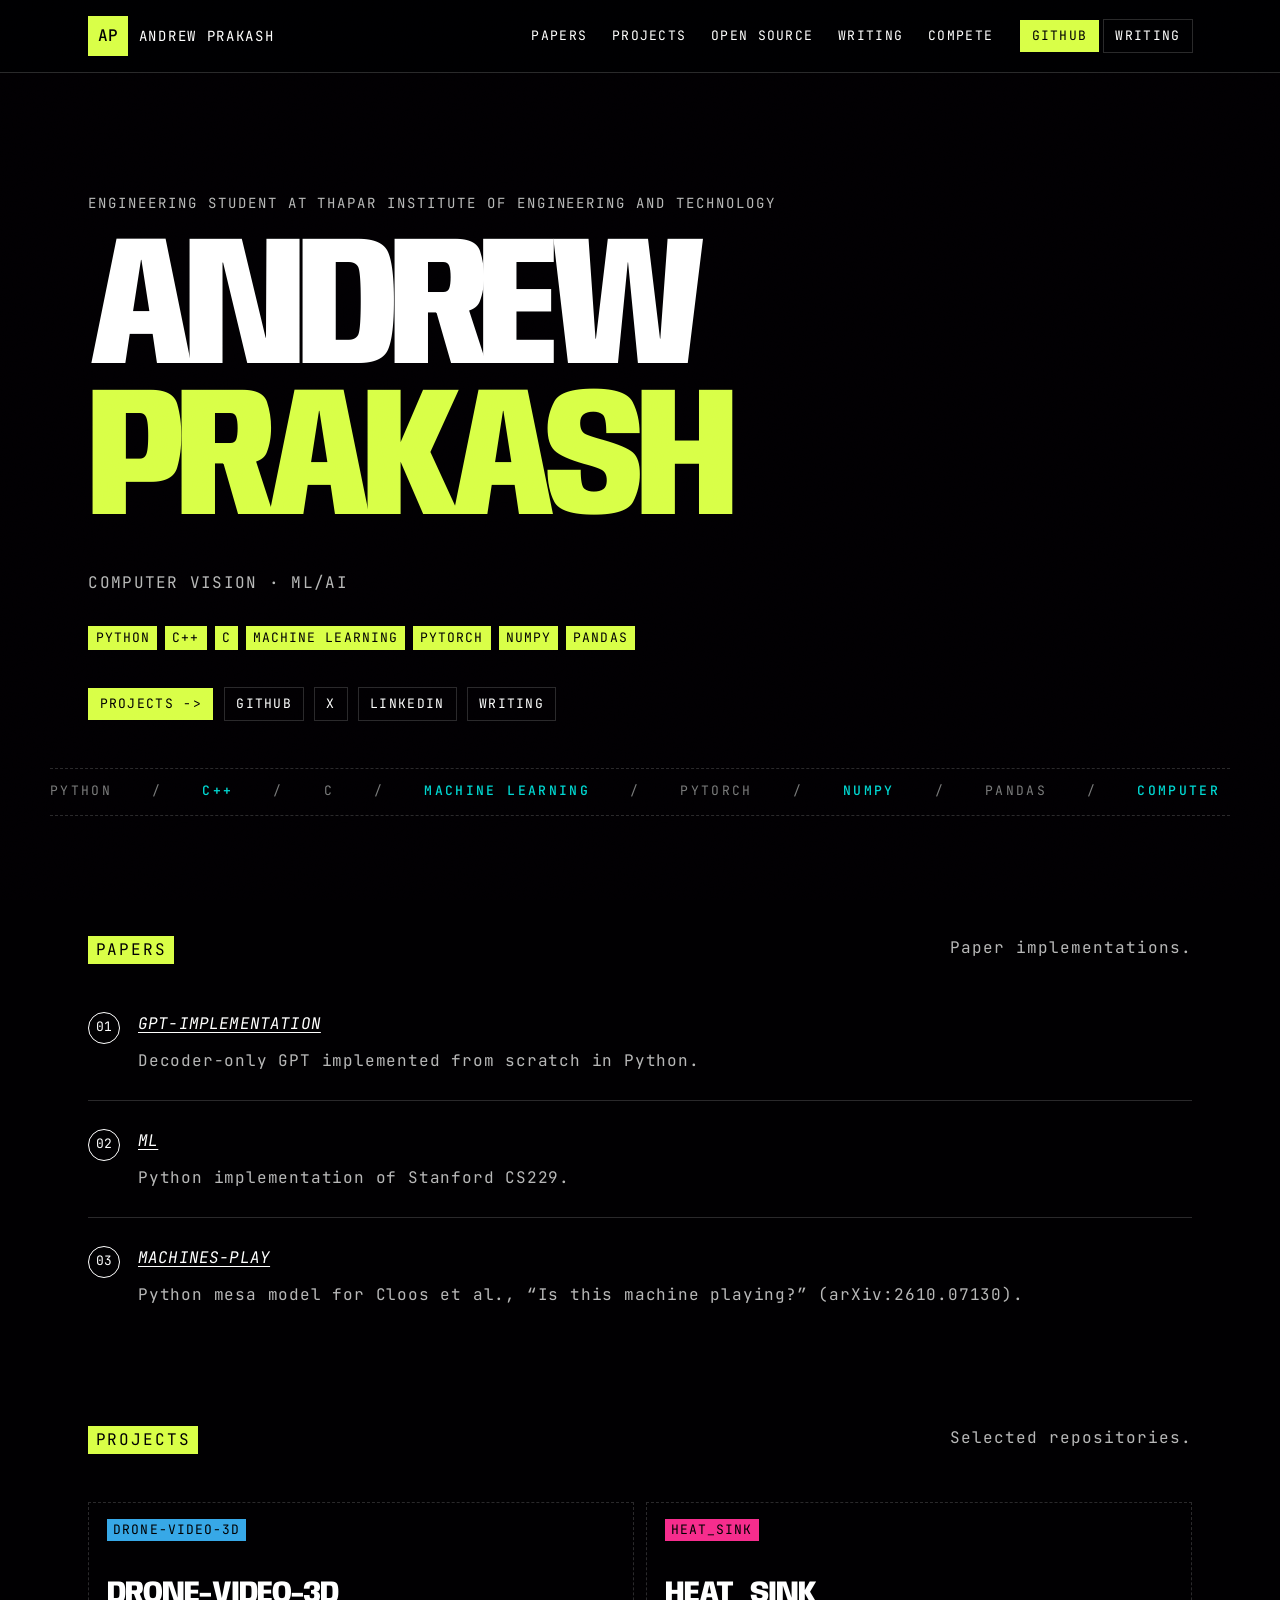
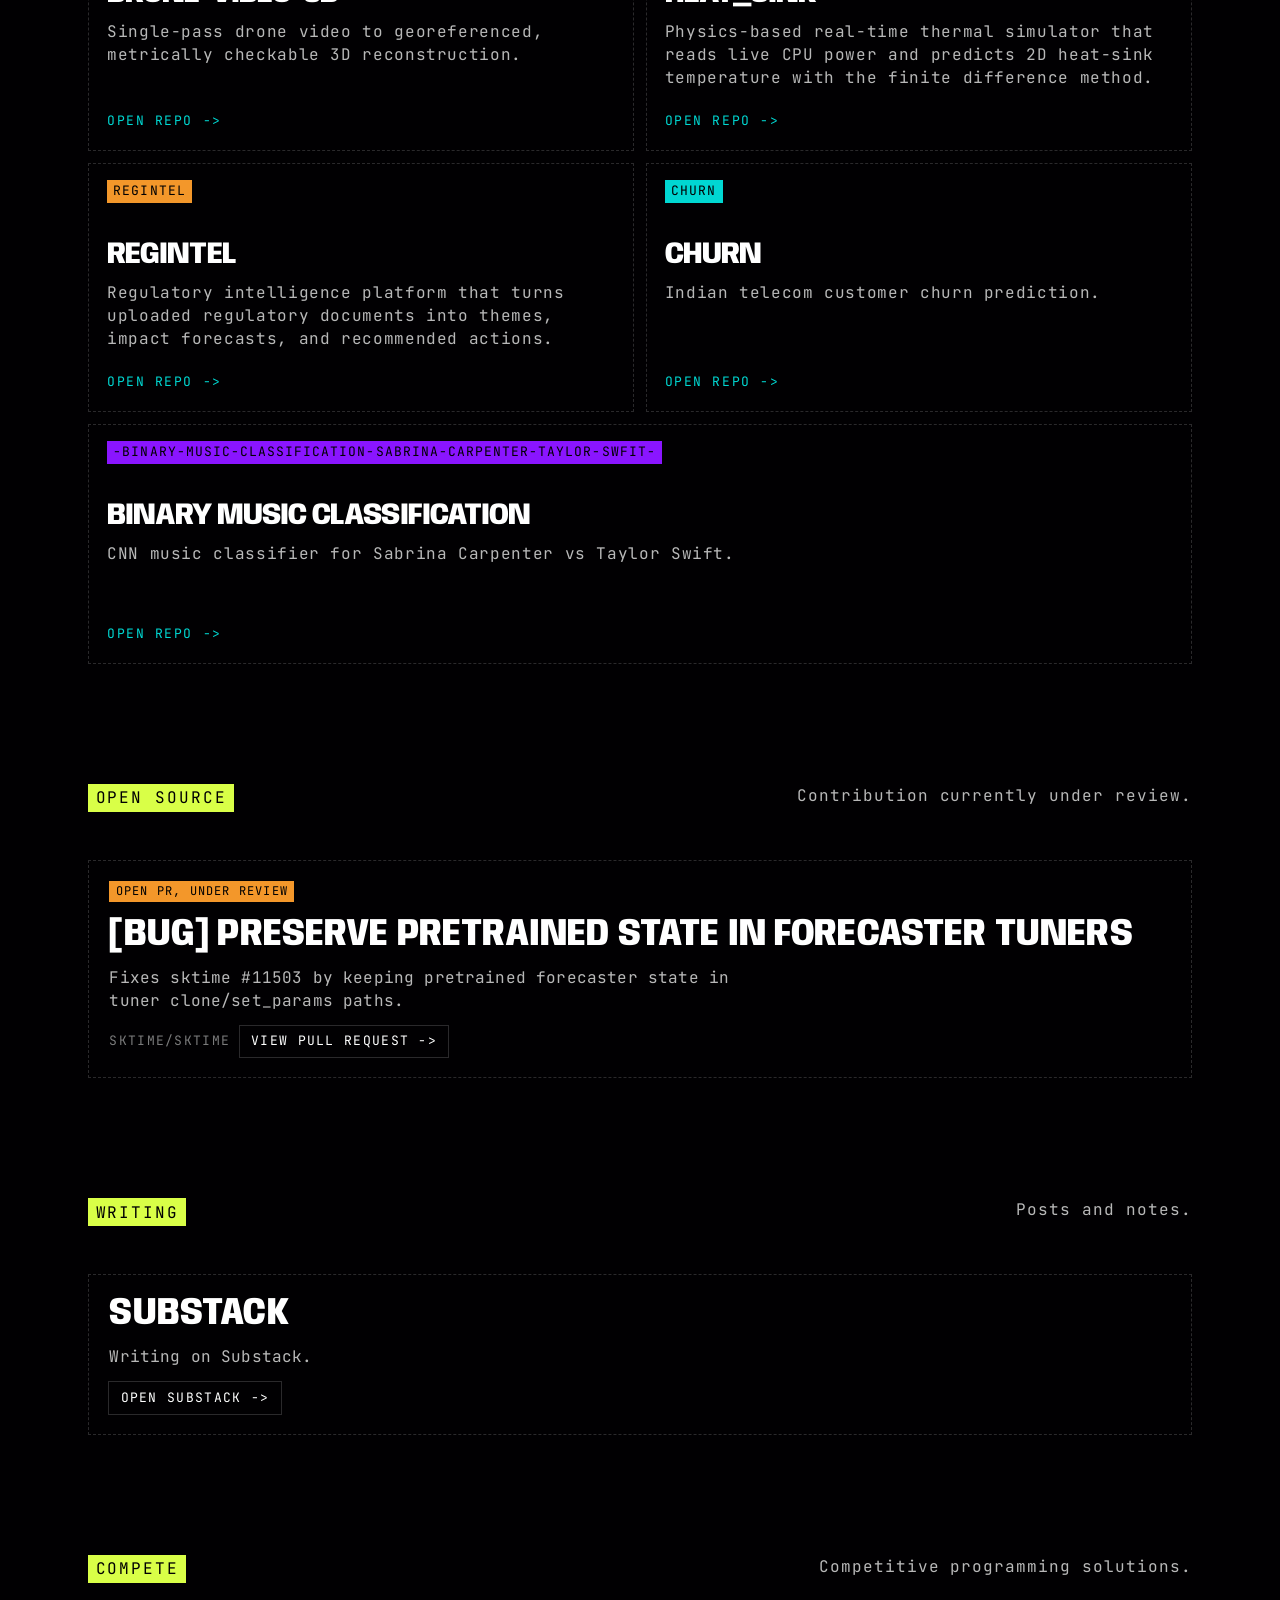
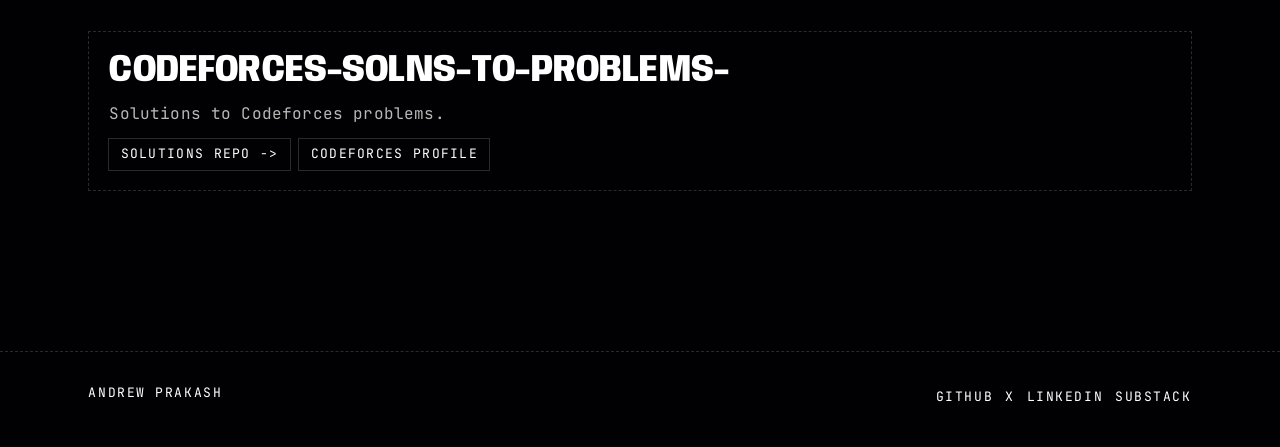
==== index.html @ 1338ab55 "Add personal portfolio site for GitHub Pages Static HTML/CSS/JS site rendered from data.json, with o" ====
<!DOCTYPE html>
<html lang="en">
  <head>
    <meta charset="utf-8" />
    <meta name="viewport" content="width=device-width, initial-scale=1" />
    <title>Andrew Prakash</title>
    <meta
      name="description"
      content="Engineering student at Thapar Institute of Engineering and Technology. Computer Vision, ML/AI."
    />
    <meta name="theme-color" content="#010002" />
    <meta property="og:title" content="Andrew Prakash" />
    <meta
      property="og:description"
      content="Engineering student at Thapar Institute of Engineering and Technology. Computer Vision, ML/AI."
    />
    <meta property="og:type" content="website" />
    <meta property="og:url" content="https://andrewprakash1.github.io" />
    <link rel="icon" href="favicon.svg" type="image/svg+xml" />
    <link rel="preconnect" href="https://fonts.googleapis.com" />
    <link rel="preconnect" href="https://fonts.gstatic.com" crossorigin />
    <link
      href="https://fonts.googleapis.com/css2?family=Anybody:wdth,wght@75..125,500;75..125,800&family=JetBrains+Mono:ital,wght@0,400;0,500;1,400&display=swap"
      rel="stylesheet"
    />
    <link rel="stylesheet" href="css/styles.css" />
  </head>
  <body>
    <a class="skip-link" href="#main">Skip to content</a>
    <div class="noise" aria-hidden="true"></div>

    <header class="site-header">
      <div class="header-inner">
        <a class="mark" href="#top" id="top-link">
          <span class="mark-ap">AP</span>
          <span class="mark-name">Andrew Prakash</span>
        </a>
        <nav class="nav" aria-label="Primary">
          <button
            class="nav-toggle"
            type="button"
            aria-expanded="false"
            aria-controls="nav-list"
          >
            <span class="nav-toggle-label">Menu</span>
            <span class="nav-toggle-bars" aria-hidden="true"></span>
          </button>
          <ul class="nav-list" id="nav-list"></ul>
        </nav>
        <div class="header-actions" id="header-actions"></div>
      </div>
    </header>

    <main id="main">
      <section class="hero" id="top">
        <p class="eyebrow" id="hero-eyebrow"></p>
        <h1 class="display" id="hero-display"></h1>
        <p class="lede" id="hero-lede"></p>
        <ul class="skill-row" id="skill-row"></ul>
        <div class="hero-cta" id="hero-cta"></div>
      </section>

      <div class="ticker" aria-hidden="true">
        <div class="ticker-track" id="ticker-track"></div>
      </div>

      <section class="block" id="papers">
        <header class="block-head">
          <h2><span>Papers</span></h2>
          <p>From-scratch implementations of models and course algorithms.</p>
        </header>
        <ol class="prize-list" id="papers-list"></ol>
      </section>

      <section class="block" id="projects">
        <header class="block-head">
          <h2><span>Projects</span></h2>
          <p>Selected repositories. One line each, from the source READMEs.</p>
        </header>
        <div class="card-grid" id="projects-list"></div>
      </section>

      <section class="block" id="open-source">
        <header class="block-head">
          <h2><span>Open source</span></h2>
          <p>Contributions currently in review.</p>
        </header>
        <div class="oss-list" id="oss-list"></div>
      </section>

      <section class="block" id="writing">
        <header class="block-head">
          <h2><span>Writing</span></h2>
          <p>Posts and notes.</p>
        </header>
        <div class="writing-list" id="writing-list"></div>
      </section>

      <section class="block" id="compete">
        <header class="block-head">
          <h2><span>Compete</span></h2>
          <p>Competitive programming solutions.</p>
        </header>
        <div class="compete-grid" id="compete-grid"></div>
      </section>
    </main>

    <footer class="site-footer">
      <div class="footer-inner">
        <p class="footer-mark">Andrew Prakash</p>
        <ul class="footer-links" id="footer-links"></ul>
      </div>
    </footer>

    <script src="js/main.js" defer></script>
  </body>
</html>
---- css/styles.css ----
:root {
  --bg: #010002;
  --bg-elev: #151515;
  --ink: #ffffff;
  --muted: hsla(0, 0%, 100%, 0.72);
  --faint: hsla(0, 0%, 100%, 0.48);
  --line: hsla(0, 0%, 100%, 0.16);
  --lime: #d9ff47;
  --cyan: #00d7d2;
  --pink: #f62d8d;
  --orange: #f3972a;
  --blue: #37a8e7;
  --violet: #8a15ff;
  --font-display: "Anybody", "Arial Narrow", sans-serif;
  --font-mono: "JetBrains Mono", ui-monospace, monospace;
  --pad: clamp(1.25rem, 3vw, 2.5rem);
  --max: 1180px;
  --header: 72px;
  --ease: cubic-bezier(0.2, 0.8, 0.2, 1);
}

*,
*::before,
*::after {
  box-sizing: border-box;
}

html {
  scroll-behavior: smooth;
  color-scheme: dark;
}

html,
body {
  margin: 0;
  padding: 0;
  background: var(--bg);
  color: var(--ink);
}

body {
  font-family: var(--font-mono);
  font-size: 16px;
  line-height: 1.45;
  letter-spacing: 0.01em;
  min-height: 100%;
}

img,
svg {
  display: block;
  max-width: 100%;
}

a {
  color: inherit;
  text-decoration: none;
}

button {
  font: inherit;
  color: inherit;
  background: none;
  border: 0;
  cursor: pointer;
}

ul,
ol {
  margin: 0;
  padding: 0;
  list-style: none;
}

.skip-link {
  position: absolute;
  left: 1rem;
  top: -4rem;
  z-index: 30;
  padding: 0.6rem 0.9rem;
  background: var(--lime);
  color: var(--bg);
  font-size: 14px;
  text-transform: uppercase;
}

.skip-link:focus {
  top: 1rem;
}

.noise {
  pointer-events: none;
  position: fixed;
  inset: 0;
  z-index: 40;
  opacity: 0.035;
  mix-blend-mode: overlay;
  background-image: url("data:image/svg+xml,%3Csvg xmlns='http://www.w3.org/2000/svg' width='160' height='160'%3E%3Cfilter id='n'%3E%3CfeTurbulence type='fractalNoise' baseFrequency='.8' numOctaves='4' stitchTiles='stitch'/%3E%3C/filter%3E%3Crect width='100%25' height='100%25' filter='url(%23n)'/%3E%3C/svg%3E");
}

.site-header {
  position: sticky;
  top: 0;
  z-index: 20;
  background: rgba(1, 0, 2, 0.88);
  backdrop-filter: blur(16px);
  border-bottom: 1px solid var(--line);
}

.header-inner {
  display: grid;
  grid-template-columns: auto 1fr auto;
  align-items: center;
  gap: 1rem;
  max-width: var(--max);
  margin: 0 auto;
  padding: 0.85rem var(--pad);
  min-height: var(--header);
}

.mark {
  display: flex;
  align-items: baseline;
  gap: 0.65rem;
  text-transform: uppercase;
}

.mark-ap {
  display: inline-flex;
  align-items: center;
  justify-content: center;
  width: 40px;
  height: 40px;
  background: var(--lime);
  color: var(--bg);
  font-weight: 500;
  letter-spacing: 0.04em;
}

.mark-name {
  font-size: 14px;
  letter-spacing: 0.12em;
}

.nav {
  justify-self: end;
}

.nav-list {
  display: flex;
  flex-wrap: wrap;
  justify-content: flex-end;
  gap: 0.15rem;
}

.nav-list a,
.chip-link,
.btn {
  display: inline-flex;
  align-items: center;
  gap: 0.4rem;
  padding: 0.4rem 0.7rem;
  text-transform: uppercase;
  font-size: 13px;
  letter-spacing: 0.1em;
  transition: background 0.18s var(--ease), color 0.18s var(--ease),
    transform 0.18s var(--ease);
}

.nav-list a:hover,
.nav-list a:focus-visible {
  background: var(--ink);
  color: var(--bg);
}

.nav-toggle {
  display: none;
  align-items: center;
  gap: 0.6rem;
  padding: 0.35rem 0.2rem;
  text-transform: uppercase;
  letter-spacing: 0.12em;
  font-size: 13px;
}

.nav-toggle-bars,
.nav-toggle-bars::before,
.nav-toggle-bars::after {
  display: block;
  width: 18px;
  height: 2px;
  background: var(--ink);
  position: relative;
}

.nav-toggle-bars::before,
.nav-toggle-bars::after {
  content: "";
  position: absolute;
  left: 0;
}

.nav-toggle-bars::before {
  top: -6px;
}

.nav-toggle-bars::after {
  top: 6px;
}

.header-actions {
  display: flex;
  flex-wrap: wrap;
  justify-content: flex-end;
  gap: 0.35rem;
}

.btn {
  background: var(--lime);
  color: var(--bg);
}

.btn:hover,
.btn:focus-visible {
  background: var(--cyan);
  transform: translateY(-1px);
}

.btn.ghost {
  background: transparent;
  color: var(--ink);
  outline: 1px solid var(--line);
}

.btn.ghost:hover,
.btn.ghost:focus-visible {
  background: var(--ink);
  color: var(--bg);
}

.chip-link {
  outline: 1px solid var(--line);
}

.chip-link:hover,
.chip-link:focus-visible {
  background: var(--ink);
  color: var(--bg);
}

main {
  max-width: var(--max);
  margin: 0 auto;
  padding: 0 var(--pad) 5rem;
}

.hero {
  padding: clamp(3.5rem, 10vw, 7.5rem) 0 3rem;
}

.eyebrow {
  margin: 0 0 1.5rem;
  text-transform: uppercase;
  letter-spacing: 0.14em;
  font-size: 14px;
  color: var(--muted);
}

.display {
  margin: 0;
  font-family: var(--font-display);
  font-weight: 800;
  font-stretch: 78%;
  font-size: clamp(4.4rem, 16vw, 11.5rem);
  line-height: 0.82;
  letter-spacing: -0.045em;
  text-transform: uppercase;
}

.display .line {
  display: block;
}

.display .accent {
  color: var(--lime);
}

.lede {
  max-width: 34rem;
  margin: 2rem 0 0;
  text-transform: uppercase;
  color: var(--muted);
  letter-spacing: 0.08em;
}

.skill-row {
  display: flex;
  flex-wrap: wrap;
  gap: 0.5rem;
  margin-top: 2rem;
}

.skill-row li {
  padding: 0.15rem 0.45rem;
  text-transform: uppercase;
  background: var(--lime);
  color: var(--bg);
  font-size: 13px;
  letter-spacing: 0.08em;
}

.hero-cta {
  display: flex;
  flex-wrap: wrap;
  gap: 0.75rem;
  margin-top: 2.4rem;
}

.ticker {
  overflow: hidden;
  border-top: 1px dashed var(--line);
  border-bottom: 1px dashed var(--line);
  margin: 0 calc(var(--pad) * -1);
  padding: 0.85rem 0;
}

.ticker-track {
  display: flex;
  gap: 2.5rem;
  width: max-content;
  animation: marquee 28s linear infinite;
  text-transform: uppercase;
  letter-spacing: 0.18em;
  color: var(--faint);
  font-size: 13px;
}

.ticker b {
  color: var(--cyan);
  font-weight: 500;
}

.block {
  padding: clamp(4.5rem, 10vw, 7.5rem) 0 0;
}

.block-head {
  display: grid;
  grid-template-columns: minmax(0, 220px) minmax(0, 1fr);
  gap: 1.5rem 2rem;
  margin-bottom: 3rem;
  align-items: start;
}

.block-head h2 {
  margin: 0;
  font-size: 16px;
  font-weight: 400;
  text-transform: uppercase;
  letter-spacing: 0.12em;
}

.block-head h2 span {
  display: inline-block;
  padding: 0.15rem 0.45rem;
  background: var(--lime);
  color: var(--bg);
}

.block-head p {
  margin: 0;
  max-width: 28rem;
  margin-left: auto;
  color: var(--muted);
  letter-spacing: 0.06em;
}

.prize-list {
  display: grid;
  gap: 1.75rem;
}

.prize-item {
  display: grid;
  grid-template-columns: auto 1fr;
  gap: 0.85rem 1.1rem;
  padding-bottom: 1.75rem;
  border-bottom: 1px solid var(--line);
}

.prize-item:last-child {
  border-bottom: 0;
  padding-bottom: 0;
}

.prize-index {
  grid-row: span 2;
  width: 2rem;
  height: 2rem;
  display: grid;
  place-items: center;
  border: 1px solid var(--ink);
  border-radius: 50%;
  font-size: 13px;
}

.prize-item a {
  font-style: italic;
  text-transform: uppercase;
  text-decoration: underline;
  text-underline-offset: 0.18em;
  text-decoration-thickness: 1px;
}

.prize-item a:hover,
.prize-item a:focus-visible {
  color: var(--lime);
}

.prize-item p {
  grid-column: 2;
  margin: 0;
  color: var(--muted);
  letter-spacing: 0.05em;
}

.card-grid {
  display: grid;
  grid-template-columns: repeat(2, minmax(0, 1fr));
  gap: 0.75rem;
}

.card {
  display: flex;
  flex-direction: column;
  min-height: 240px;
  padding: 1rem 1.1rem 1.2rem;
  border: 1px dashed var(--line);
  background: var(--bg);
  transition: transform 0.22s var(--ease), border-color 0.22s var(--ease),
    background 0.22s var(--ease);
}

.card:hover,
.card:focus-within {
  transform: translateY(-4px);
  border-color: var(--ink);
  background: #08080c;
}

.card .kicker {
  align-self: flex-start;
  margin-bottom: 2.4rem;
  padding: 0.12rem 0.4rem;
  text-transform: uppercase;
  font-size: 13px;
  letter-spacing: 0.08em;
  color: var(--bg);
}

.card:nth-child(5n + 1) .kicker {
  background: var(--blue);
}

.card:nth-child(5n + 2) .kicker {
  background: var(--pink);
}

.card:nth-child(5n + 3) .kicker {
  background: var(--orange);
}

.card:nth-child(5n + 4) .kicker {
  background: var(--cyan);
  color: var(--bg);
}

.card:nth-child(5n + 5) .kicker {
  background: var(--violet);
}

@media (min-width: 861px) {
  .card:last-child:nth-child(odd) {
    grid-column: 1 / -1;
  }
}

.card h3 {
  margin: 0 0 0.7rem;
  font-size: clamp(1.35rem, 2.4vw, 1.9rem);
  font-family: var(--font-display);
  font-stretch: 90%;
  font-weight: 800;
  letter-spacing: -0.03em;
  text-transform: uppercase;
  line-height: 0.95;
}

.card p {
  margin: 0 0 1.4rem;
  color: var(--muted);
  letter-spacing: 0.04em;
}

.card .more {
  margin-top: auto;
  text-transform: uppercase;
  letter-spacing: 0.12em;
  font-size: 13px;
  color: var(--cyan);
}

.card:hover .more,
.card:focus-within .more {
  color: var(--lime);
}

.oss-card,
.compete-card,
.writing-card {
  display: grid;
  gap: 0.85rem;
  padding: 1.25rem;
  border: 1px dashed var(--line);
}

.oss-card:hover,
.compete-card:hover,
.writing-card:hover,
.oss-card:focus-within,
.compete-card:focus-within,
.writing-card:focus-within {
  border-color: var(--ink);
}

.status {
  justify-self: start;
  padding: 0.12rem 0.4rem;
  background: var(--orange);
  color: var(--bg);
  text-transform: uppercase;
  font-size: 12px;
  letter-spacing: 0.1em;
}

.oss-card h3,
.compete-card h3,
.writing-card h3 {
  margin: 0;
  font-size: clamp(1.6rem, 3vw, 2.4rem);
  font-family: var(--font-display);
  font-stretch: 85%;
  font-weight: 800;
  line-height: 0.95;
  text-transform: uppercase;
}

.oss-card p,
.compete-card p,
.writing-card p {
  margin: 0;
  color: var(--muted);
  max-width: 42rem;
}

.oss-meta,
.profile-row {
  display: flex;
  flex-wrap: wrap;
  gap: 0.6rem;
  align-items: center;
}

.repo-name {
  color: var(--faint);
  text-transform: uppercase;
  letter-spacing: 0.1em;
  font-size: 13px;
}

.compete-grid,
.writing-list {
  display: grid;
  gap: 0.75rem;
}

.rating-badge {
  display: none;
  align-items: baseline;
  gap: 0.45rem;
  padding: 0.12rem 0.45rem;
  background: var(--cyan);
  color: var(--bg);
  text-transform: uppercase;
  letter-spacing: 0.08em;
  font-size: 12px;
}

.rating-badge.is-live {
  display: inline-flex;
}

.rating-badge .rank {
  font-style: italic;
  letter-spacing: 0.06em;
}

.rating-badge a {
  padding: 0;
  color: inherit;
  text-transform: inherit;
  letter-spacing: inherit;
}

.site-footer {
  border-top: 1px dashed var(--line);
  margin-top: 5rem;
}

.footer-inner {
  display: flex;
  justify-content: space-between;
  gap: 1rem;
  flex-wrap: wrap;
  max-width: var(--max);
  margin: 0 auto;
  padding: 2rem var(--pad) 2.5rem;
}

.footer-mark,
.footer-links a {
  text-transform: uppercase;
  letter-spacing: 0.12em;
  font-size: 13px;
}

.footer-mark {
  margin: 0;
}

.footer-links {
  display: flex;
  gap: 0.75rem;
}

.footer-links a:hover,
.footer-links a:focus-visible {
  color: var(--lime);
}

:focus-visible {
  outline: 2px solid var(--lime);
  outline-offset: 3px;
}

@media (hover: hover) and (pointer: fine) {
  .prize-item a {
    background-image: linear-gradient(var(--lime), var(--lime));
    background-size: 0 2px;
    background-position: 0 100%;
    background-repeat: no-repeat;
    transition: background-size 0.25s var(--ease), color 0.18s var(--ease);
  }

  .prize-item a:hover {
    background-size: 100% 2px;
  }
}

@media (max-width: 860px) {
  .header-inner {
    grid-template-columns: 1fr auto;
  }

  .header-actions {
    display: none;
  }

  .nav-toggle {
    display: inline-flex;
  }

  .nav-list {
    display: none;
    position: absolute;
    left: 0;
    right: 0;
    top: 100%;
    flex-direction: column;
    background: var(--bg);
    border-bottom: 1px solid var(--line);
    padding: 0.5rem var(--pad) 1rem;
  }

  .nav.is-open .nav-list {
    display: flex;
  }

  .block-head {
    grid-template-columns: 1fr;
  }

  .block-head p {
    margin-left: 0;
  }

  .card-grid {
    grid-template-columns: 1fr;
  }
}

@media (max-width: 560px) {
  .mark-name {
    display: none;
  }

  .display {
    font-size: clamp(3.4rem, 22vw, 5.5rem);
  }

  .card {
    min-height: 200px;
  }
}

@media (prefers-reduced-motion: reduce) {
  html {
    scroll-behavior: auto;
  }

  .ticker-track,
  .card,
  .btn,
  .nav-list a {
    animation: none;
    transition: none;
  }
}

@keyframes marquee {
  from {
    transform: translateX(0);
  }
  to {
    transform: translateX(-50%);
  }
}
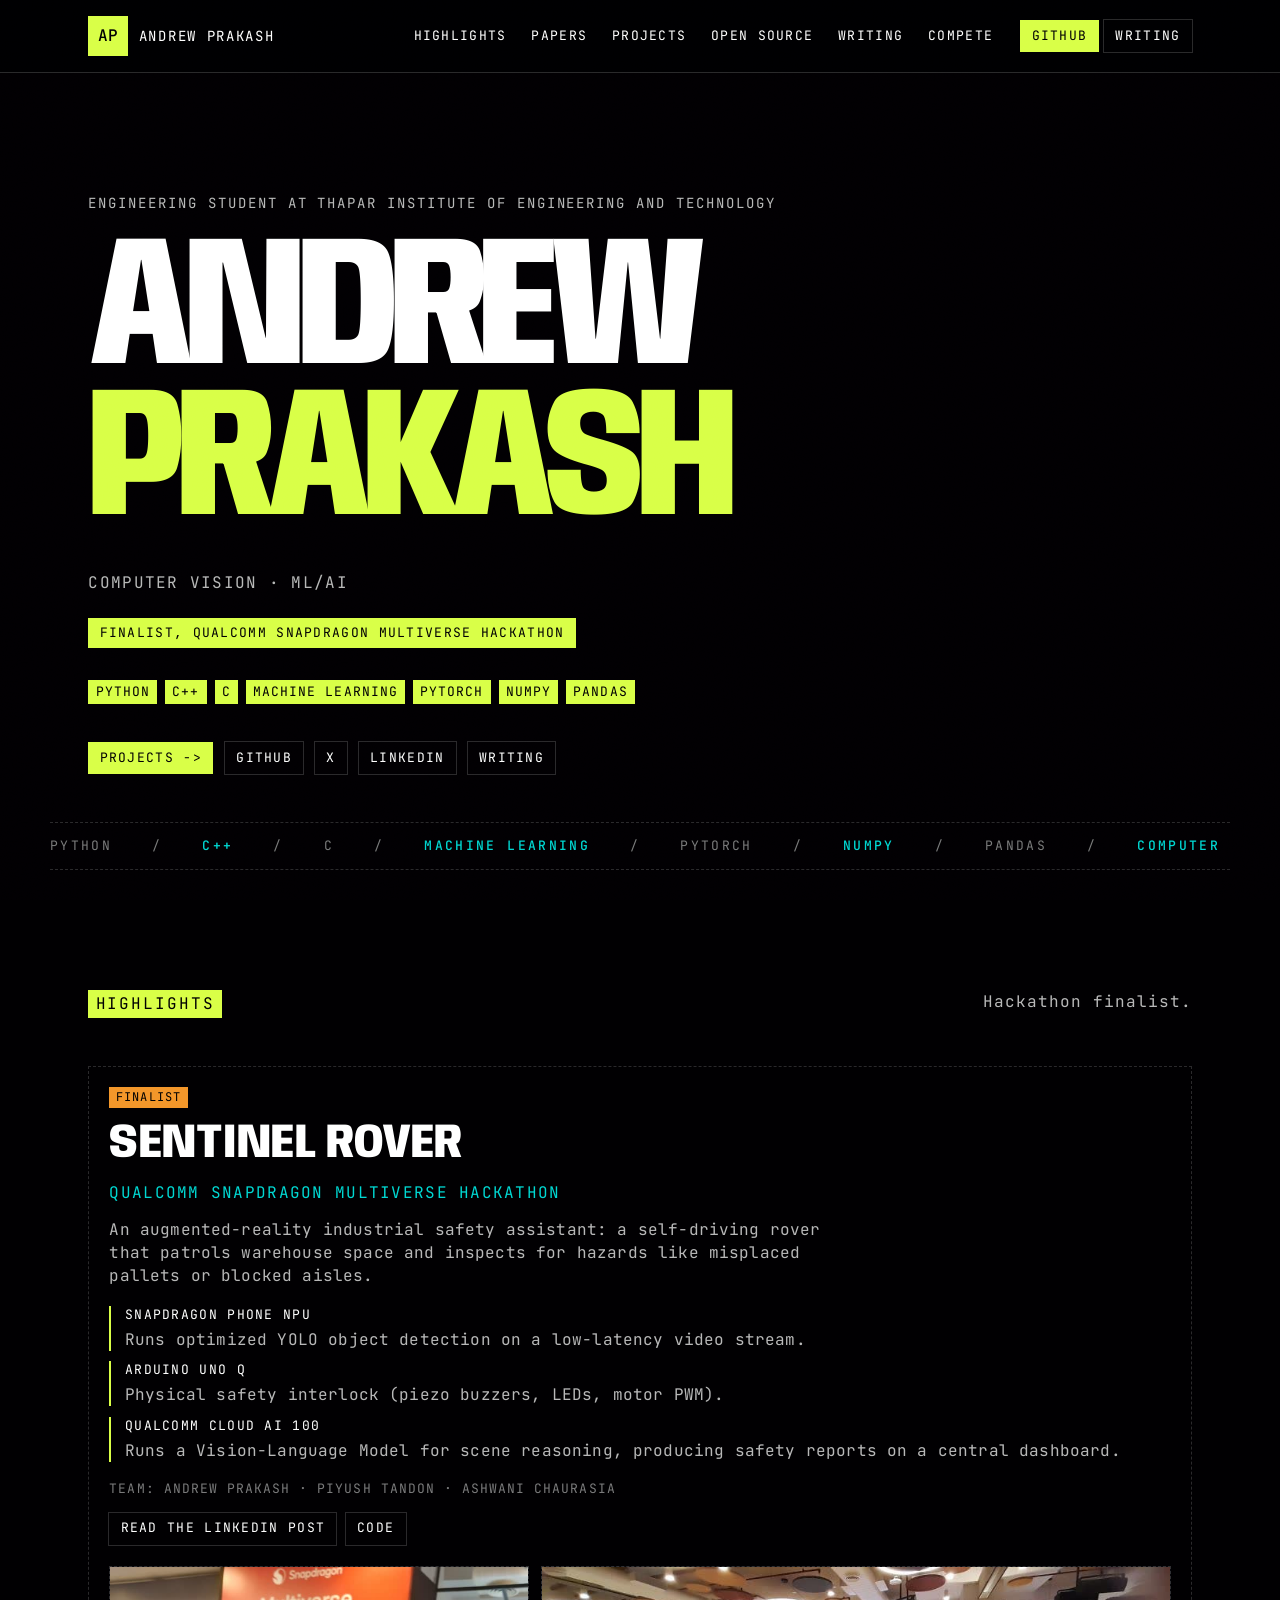
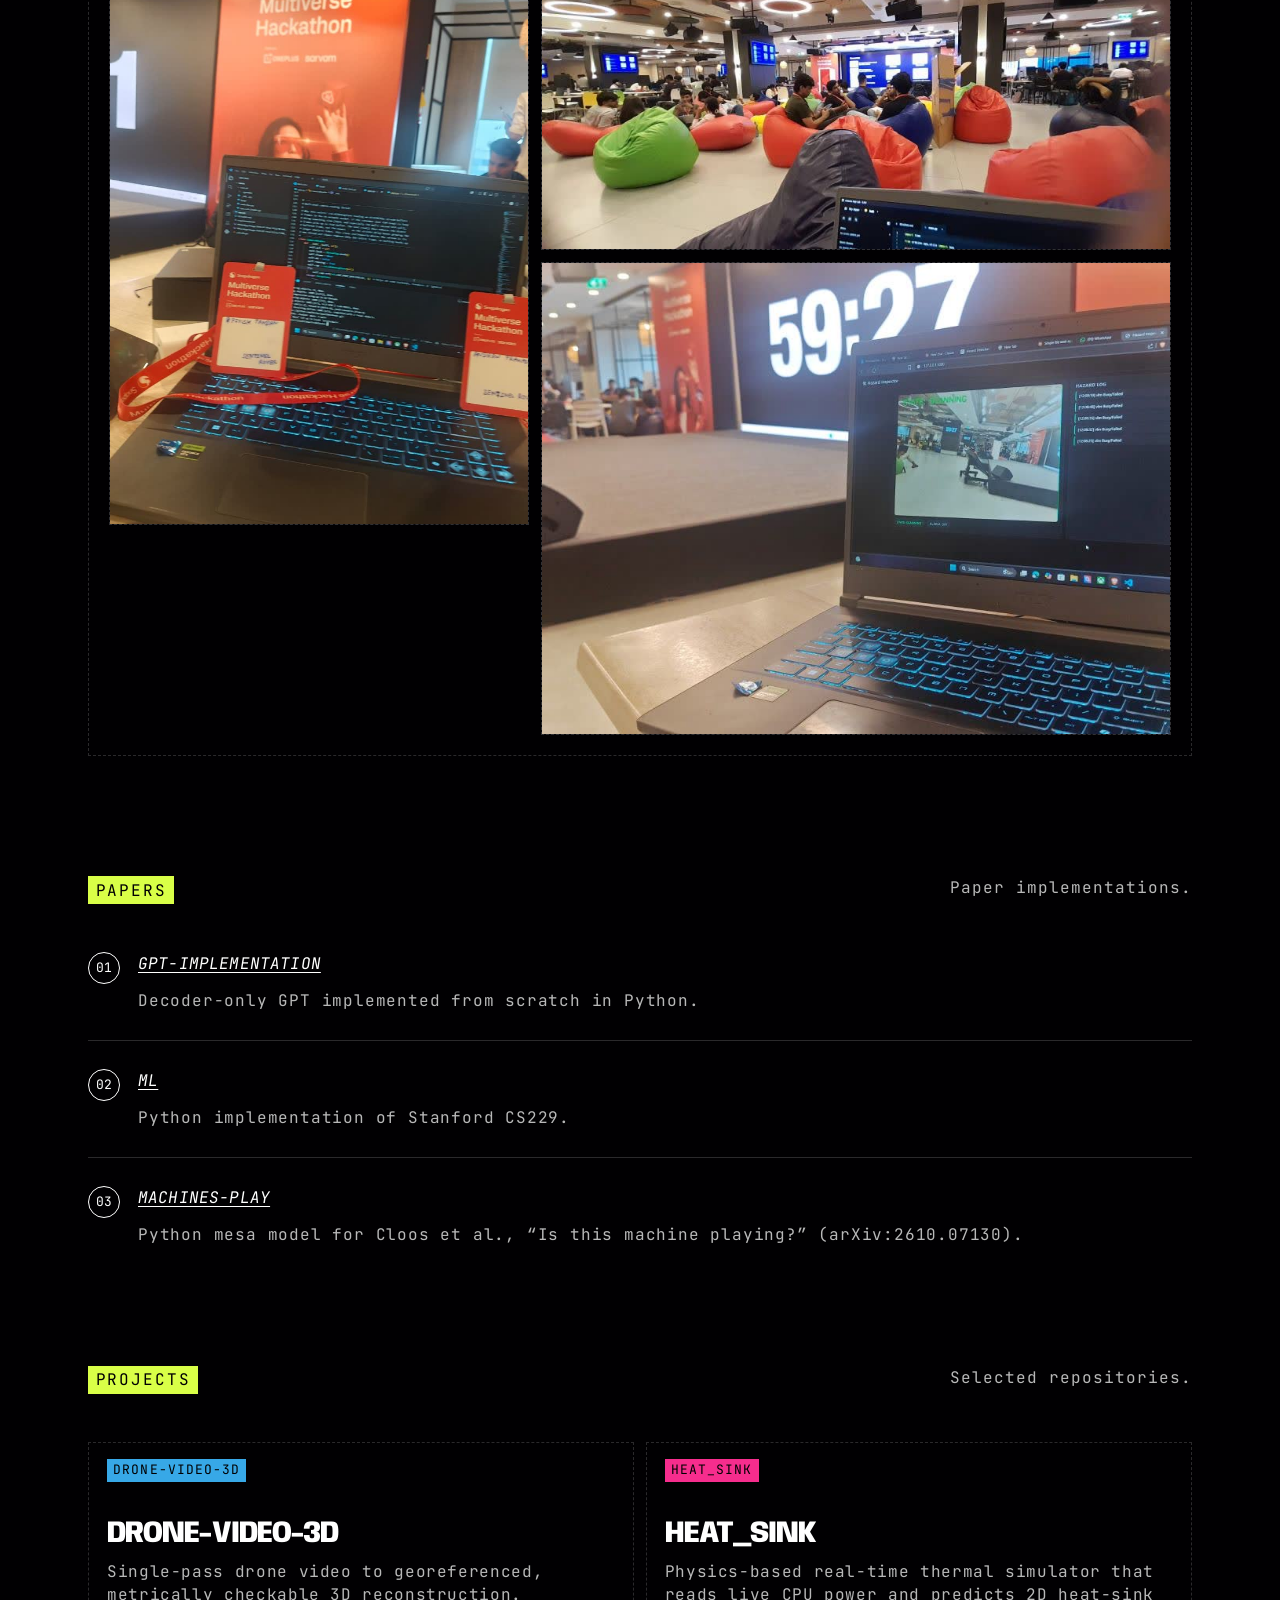
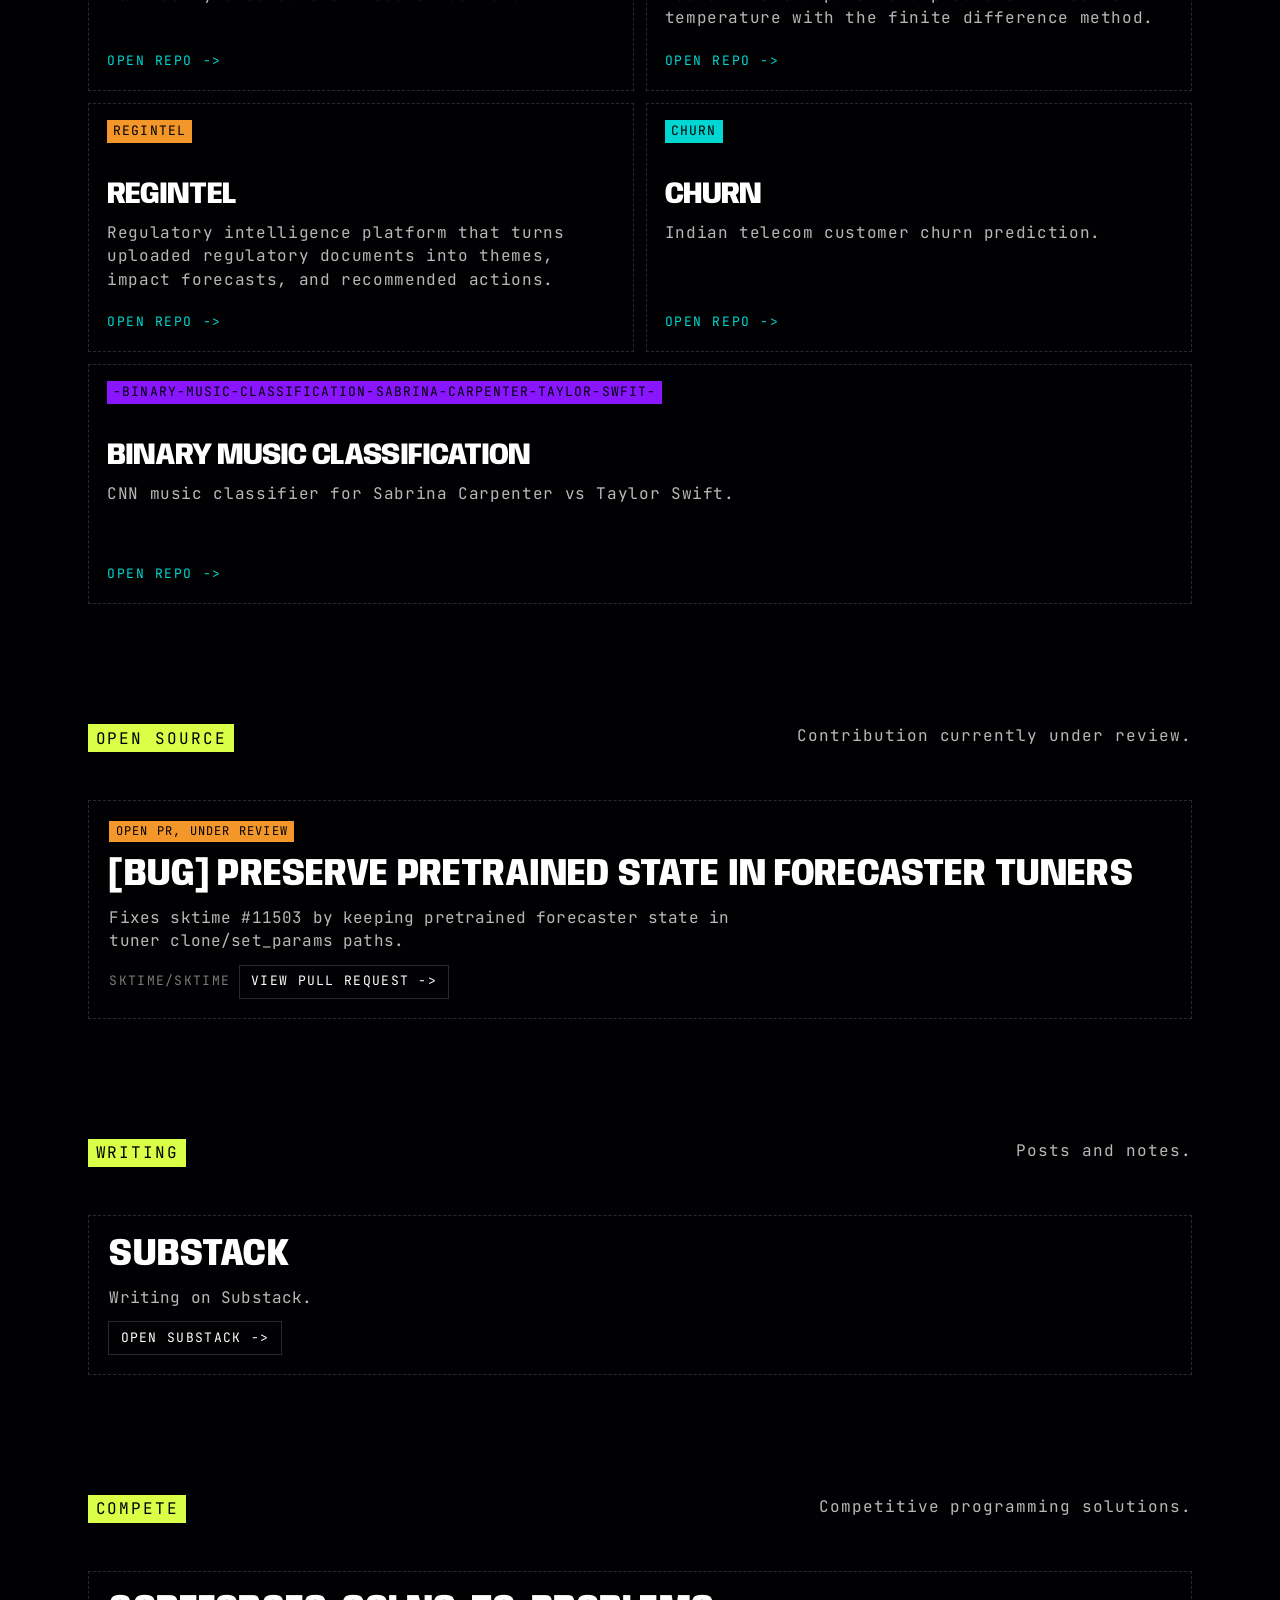
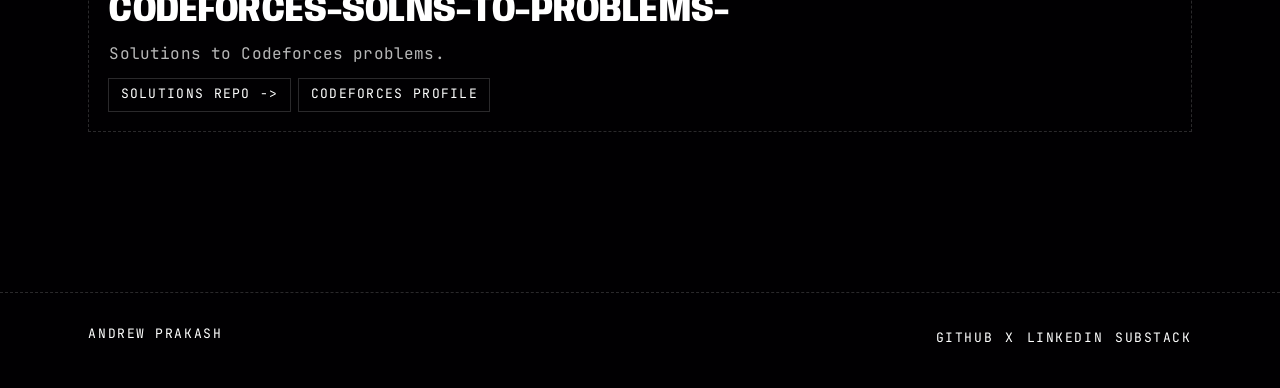
==== commit 6ea3738b: "Add Snapdragon hackathon finalist highlight and gallery Feature Sentinel Rover with the LinkedIn pos" ====
--- a/index.html
+++ b/index.html
@@ -56,6 +56,7 @@
         <p class="eyebrow" id="hero-eyebrow"></p>
         <h1 class="display" id="hero-display"></h1>
         <p class="lede" id="hero-lede"></p>
+        <p class="hero-badge-row" id="hero-badge-row"></p>
         <ul class="skill-row" id="skill-row"></ul>
         <div class="hero-cta" id="hero-cta"></div>
       </section>
@@ -63,6 +64,14 @@
       <div class="ticker" aria-hidden="true">
         <div class="ticker-track" id="ticker-track"></div>
       </div>
+
+      <section class="block" id="highlights">
+        <header class="block-head">
+          <h2><span>Highlights</span></h2>
+          <p>Hackathon finalist.</p>
+        </header>
+        <div class="highlights-list" id="highlights-list"></div>
+      </section>
 
       <section class="block" id="papers">
         <header class="block-head">
--- a/css/styles.css
+++ b/css/styles.css
@@ -316,6 +316,32 @@
   margin-top: 2.4rem;
 }
 
+.hero-badge-row {
+  margin: 1.5rem 0 0;
+}
+
+.hero-badge-row:empty {
+  display: none;
+}
+
+.hero-badge {
+  display: inline-flex;
+  padding: 0.35rem 0.7rem;
+  max-width: 100%;
+  background: var(--lime);
+  color: var(--bg);
+  text-transform: uppercase;
+  letter-spacing: 0.1em;
+  font-size: 13px;
+  transition: background 0.18s var(--ease), transform 0.18s var(--ease);
+}
+
+.hero-badge:hover,
+.hero-badge:focus-visible {
+  background: var(--cyan);
+  transform: translateY(-1px);
+}
+
 .ticker {
   overflow: hidden;
   border-top: 1px dashed var(--line);
@@ -579,9 +605,108 @@
 }
 
 .compete-grid,
-.writing-list {
+.writing-list,
+.highlights-list {
   display: grid;
   gap: 0.75rem;
+}
+
+.highlight-card {
+  display: grid;
+  gap: 0.85rem;
+  padding: 1.25rem;
+  border: 1px dashed var(--line);
+}
+
+.highlight-card:hover,
+.highlight-card:focus-within {
+  border-color: var(--ink);
+}
+
+.highlight-card h3 {
+  margin: 0;
+  font-size: clamp(1.8rem, 4vw, 3rem);
+  font-family: var(--font-display);
+  font-stretch: 85%;
+  font-weight: 800;
+  line-height: 0.95;
+  text-transform: uppercase;
+}
+
+.highlight-card > p {
+  margin: 0;
+  color: var(--muted);
+  max-width: 46rem;
+}
+
+.highlight-card > p.highlight-event {
+  text-transform: uppercase;
+  letter-spacing: 0.08em;
+  color: var(--cyan);
+}
+
+.highlight-card > p.team-line {
+  text-transform: uppercase;
+  letter-spacing: 0.08em;
+  font-size: 13px;
+  color: var(--faint);
+  max-width: none;
+}
+
+.arch-list {
+  display: grid;
+  gap: 0.65rem;
+  margin: 0.3rem 0;
+}
+
+.arch-list li {
+  display: grid;
+  gap: 0.2rem;
+  padding-left: 0.85rem;
+  border-left: 2px solid var(--lime);
+  color: var(--muted);
+}
+
+.arch-part {
+  text-transform: uppercase;
+  letter-spacing: 0.1em;
+  font-size: 13px;
+  color: var(--ink);
+}
+
+.gallery {
+  display: grid;
+  grid-template-columns: minmax(0, 0.8fr) minmax(0, 1.2fr);
+  gap: 0.75rem;
+  align-items: start;
+  margin-top: 0.5rem;
+}
+
+.gallery figure {
+  margin: 0;
+  border: 1px dashed var(--line);
+  background: #08080c;
+}
+
+.gallery figure:first-child {
+  grid-row: 1 / span 2;
+}
+
+.gallery a {
+  display: block;
+}
+
+.gallery img {
+  width: 100%;
+  height: auto;
+  aspect-ratio: auto;
+  object-fit: contain;
+  vertical-align: middle;
+}
+
+.gallery a:hover img,
+.gallery a:focus-visible img {
+  opacity: 0.92;
 }
 
 .rating-badge {
@@ -707,6 +832,14 @@
   .card-grid {
     grid-template-columns: 1fr;
   }
+
+  .gallery {
+    grid-template-columns: 1fr;
+  }
+
+  .gallery figure:first-child {
+    grid-row: auto;
+  }
 }
 
 @media (max-width: 560px) {
